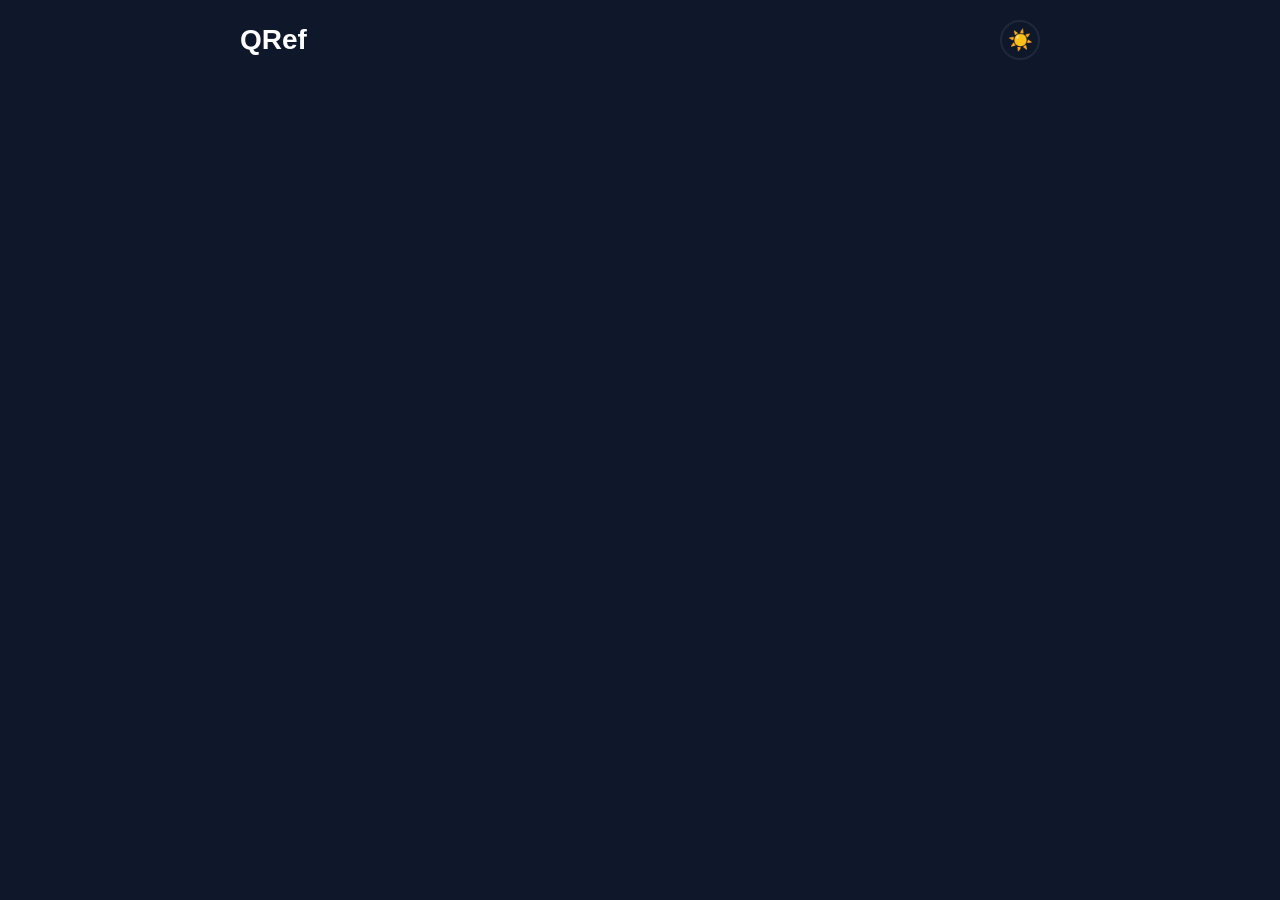
==== index.html @ 7761dbea "Added approach summary" ====
<!DOCTYPE html>
<html lang="en">
<head>
<meta charset="UTF-8" />
<meta name="viewport" content="width=device-width, initial-scale=1.0, maximum-scale=1.0, user-scalable=no" />
<title>QRef</title>

<link rel="manifest" href="manifest.json">
<link rel="apple-touch-icon" href="icon.png"> 

<link rel="stylesheet" href="style.css">
</head>
<body>

<div id="app">
  <div class="header-container">
  <h1 id="title">QRef</h1>
  <button id="theme-toggle" class="theme-btn">☀️</button>
  </div
---- style.css ----
:root {
  /* --- DEFAULT THEME (Dark / Night Mode) --- */
  --bg-body: #0f172a;       /* Dark Blue/Grey */
  --text-main: #ffffff;     /* White */
  --bg-card: #020617;       /* Almost Black */
  --bg-btn: #1e293b;        /* Dark Grey Button */
  --bg-btn-hover: #334155;  /* Lighter Grey Hover */
  --highlight: #38bdf8;     /* Cyan/Blue Accent */
  --shadow: rgba(0,0,0,0.5);
}

/* --- LIGHT THEME (Day Mode) --- */
.light-mode {
  --bg-body: #f8fafc;       /* Very Light Grey */
  --text-main: #0f172a;     /* Dark Text */
  --bg-card: #ffffff;       /* Pure White Cards */
  --bg-btn: #e2e8f0;        /* Light Grey Button */
  --bg-btn-hover: #cbd5e1;  /* Darker Grey Hover */
  --highlight: #0284c7;     /* Darker Blue Accent */
  --shadow: rgba(0,0,0,0.1);
}

body {
  margin: 0;
  font-family: -apple-system, BlinkMacSystemFont, sans-serif;
  background: var(--bg-body);
  color: var(--text-main);
  transition: background 0.3s, color 0.3s;
}

#app {
  padding: 20px;
  max-width: 800px;
  margin: 0 auto;
}

/* Header Area */
.header-container {
  display: flex;
  justify-content: space-between;
  align-items: center;
  margin-bottom: 20px;
}

#title {
  margin: 0;
  font-size: 28px;
}

.theme-btn {
  background: none;
  border: 2px solid var(--bg-btn);
  border-radius: 50%;
  width: 40px;
  height: 40px;
  font-size: 20px;
  cursor: pointer;
  display: flex;
  align-items: center;
  justify-content: center;
  color: var(--text-main);
  transition: transform 0.2s;
}
.theme-btn:active { transform: scale(0.9); }

/* --- THE GRID LAYOUT --- */
#menu {
  display: grid;
  grid-template-columns: repeat(2, 1fr); /* 2 Columns */
  gap: 15px;
  align-items: start;
}

/* --- THE BUTTONS --- */
.grid-btn {
  background: var(--bg-btn);
  border-radius: 12px;
  padding: 20px;
  text-align: center;
  font-size: 18px;
  font-weight: bold;
  cursor: pointer;
  user-select: none;
  box-shadow: 0 4px 6px var(--shadow);
  transition: transform 0.2s, background 0.2s;
  display: flex;
  justify-content: center;
  align-items: center;
  min-height: 80px; /* Ensures buttons are nice and square-ish */
}

.grid-btn:hover { background: var(--bg-btn-hover); }
.grid-btn:active { transform: scale(0.98); }

.grid-btn.active {
  background: var(--highlight);
  color: white;
  box-shadow: inset 0 2px 4px rgba(0,0,0,0.2);
}

/* --- THE DRAWER (Updated) --- */
.drawer {
  grid-column: 1 / -1; 
  background: var(--bg-card);
  overflow: hidden;
  /* START CLOSED */
  max-height: 0;
  opacity: 0;
  padding: 0 20px; /* Zero vertical padding when closed */
  margin: 0;       /* Zero margin when closed */
  
  border-radius: 12px;
  box-shadow: inset 0 0 20px rgba(0,0,0,0.2);
  transition: all 0.3s ease-out; /* Animate everything */
}

.drawer.open {
  /* OPEN STATE */
  max-height: 3000px; /* Big enough for any content */
  opacity: 1;
  padding: 20px; /* Restore padding */
  margin-top: 10px;
  margin-bottom: 20px;
  border: 1px solid var(--highlight);
}
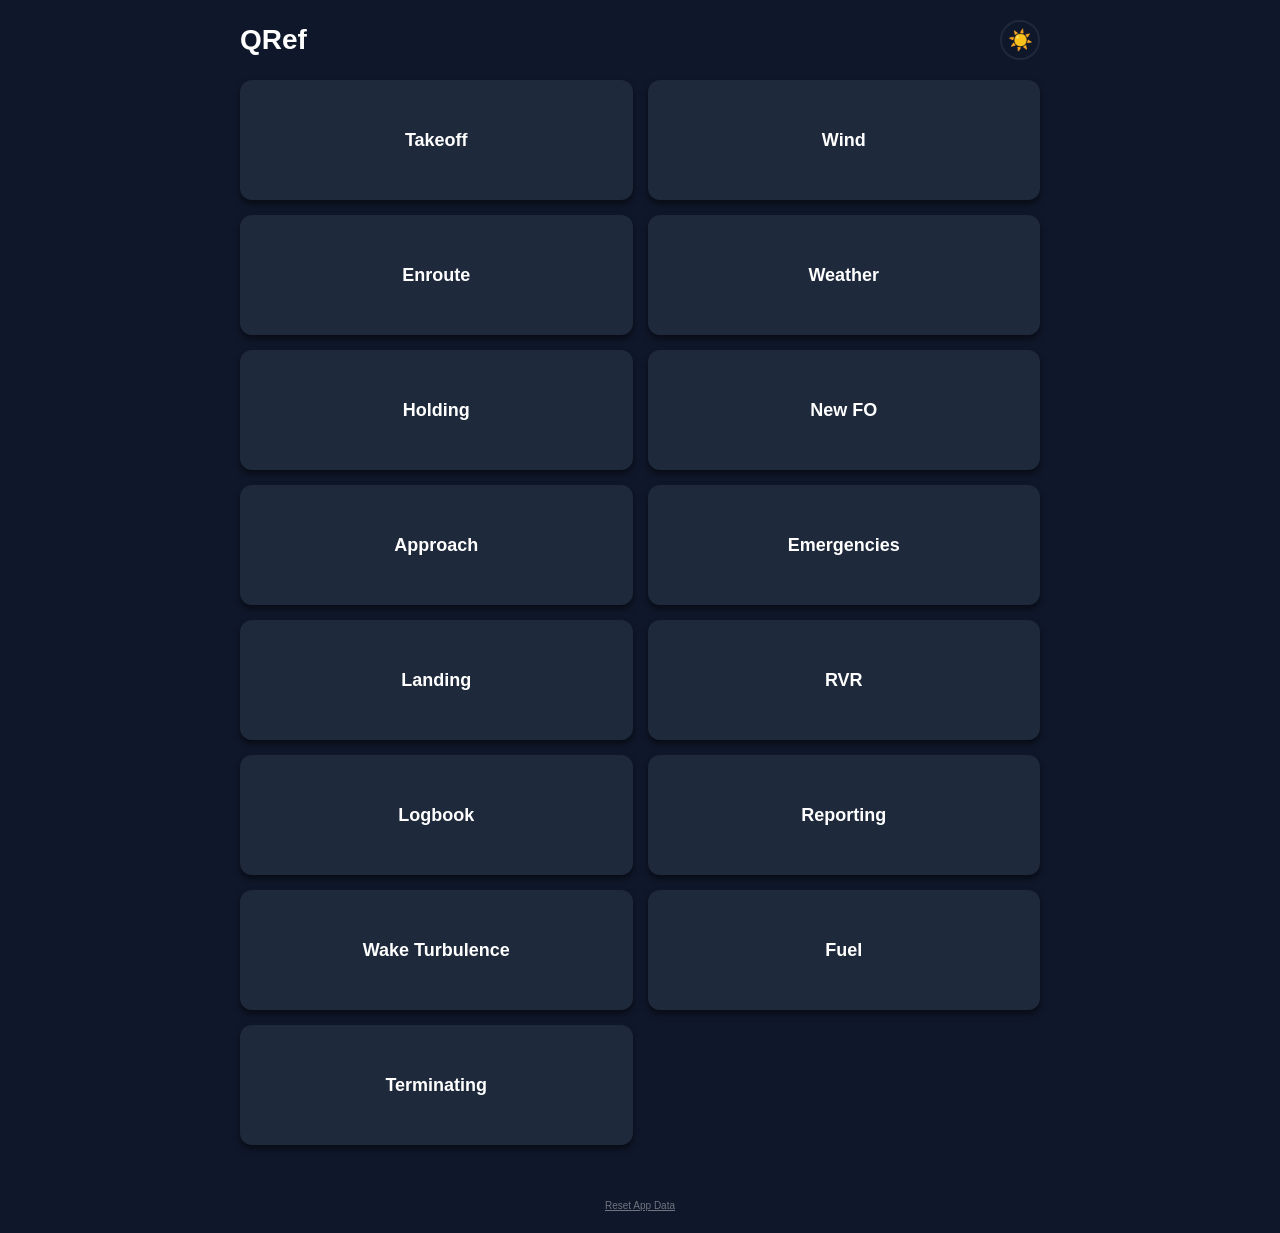
==== commit 12391405: "added approach sum" ====
--- a/index.html
+++ b/index.html
@@ -16,4 +16,19 @@
   <div class="header-container">
   <h1 id="title">QRef</h1>
   <button id="theme-toggle" class="theme-btn">☀️</button>
-  </div+  </div>
+
+  <div id="menu"></div>
+
+  <div id="content"></div>
+  
+  <div style="margin-top: 50px; text-align: center; opacity: 0.4;">
+    <span id="reset-btn" style="font-size: 10px; color: white; cursor: pointer; text-decoration: underline;">
+      Reset App Data
+    </span>
+  </div>
+</div>
+
+<script src="app.js"></script>
+</body>
+</html>
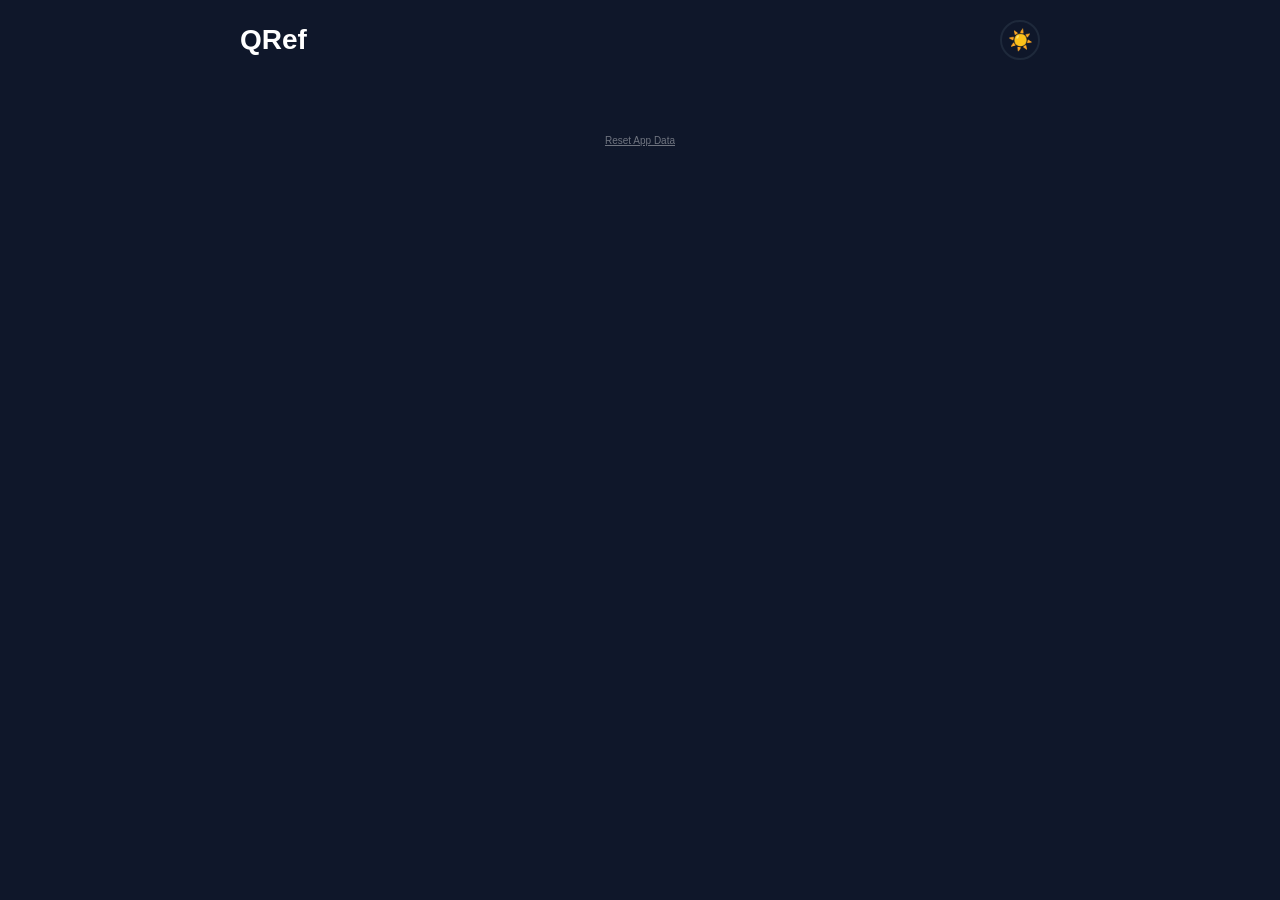
==== commit 30a7da55: "restart" ====
--- a/index.html
+++ b/index.html
@@ -2,7 +2,7 @@
 <html lang="en">
 <head>
 <meta charset="UTF-8" />
-<meta name="viewport" content="width=device-width, initial-scale=1.0, maximum-scale=1.0, user-scalable=no" />
+<meta name="viewport" content="width=device-width, initial-scale=1.0, maximum-scale=3.0, user-scalable=yes" />
 <title>QRef</title>
 
 <link rel="manifest" href="manifest.json">
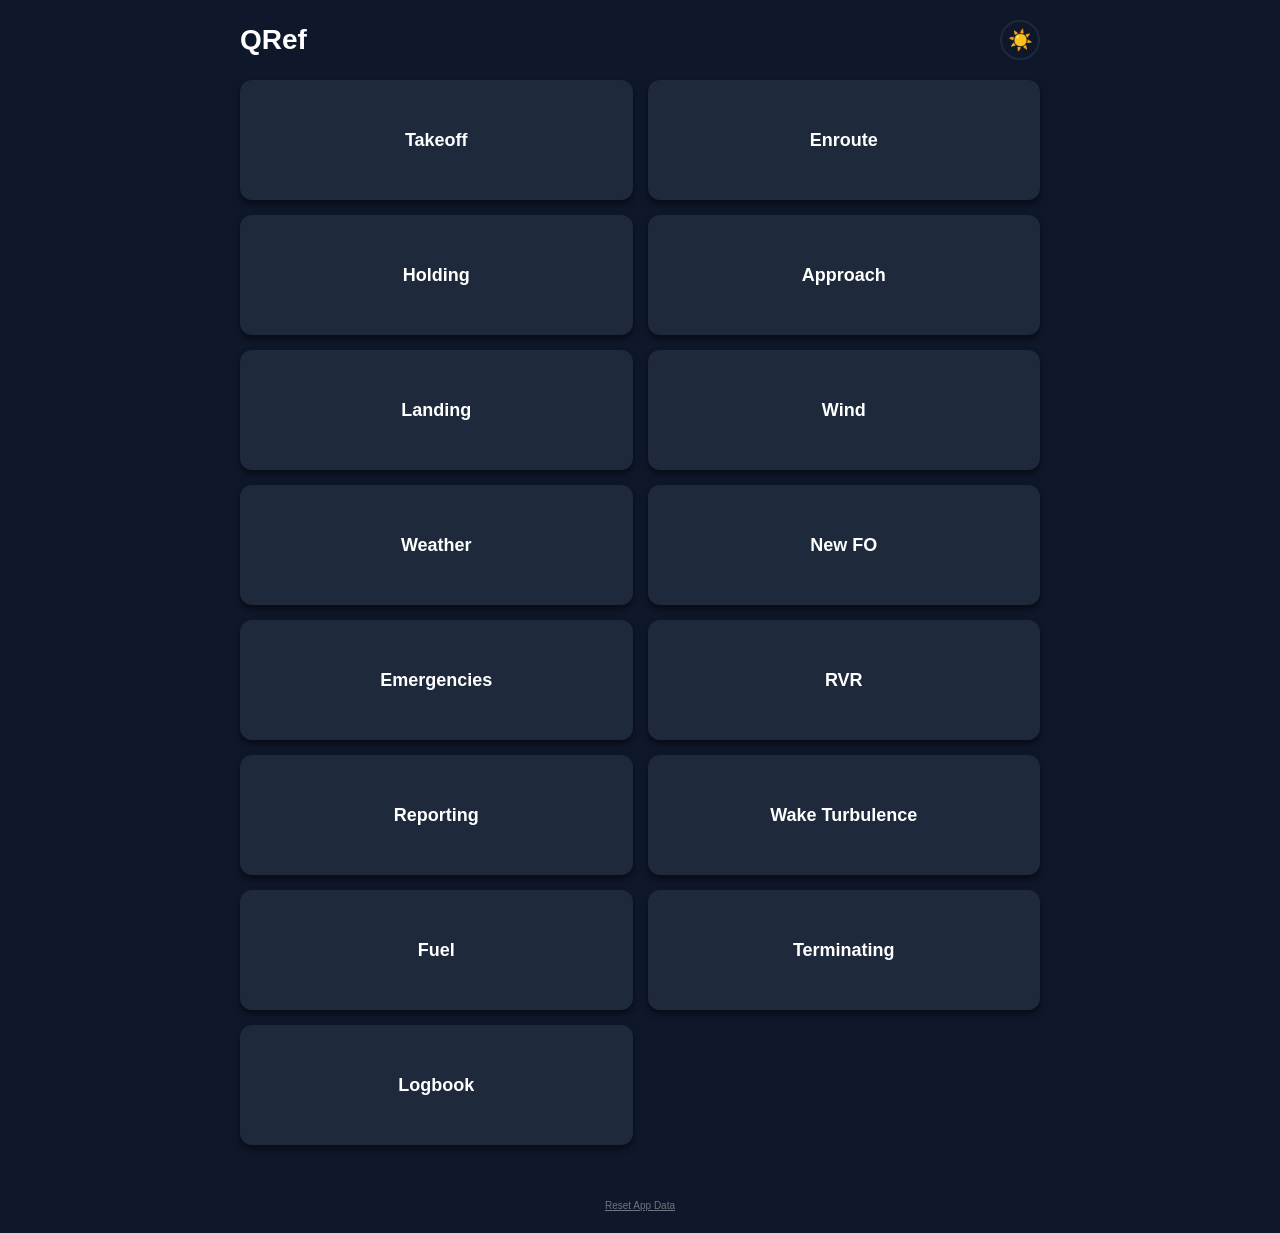
==== commit ce4f8a88: "added to rules" ====
--- a/index.html
+++ b/index.html
@@ -1,14 +1,14 @@
 <!DOCTYPE html>
 <html lang="en">
 <head>
-<meta charset="UTF-8" />
-<meta name="viewport" content="width=device-width, initial-scale=1.0, maximum-scale=3.0, user-scalable=yes" />
-<title>QRef</title>
+  <meta charset="UTF-8" />
+  <meta name="viewport" content="width=device-width, initial-scale=1.0, maximum-scale=3.0, user-scalable=yes" />
+  <title>QRef</title>
 
-<link rel="manifest" href="manifest.json">
-<link rel="apple-touch-icon" href="icon.png"> 
+  <link rel="manifest" href="manifest.json">
+  <link rel="apple-touch-icon" href="icon.png"> 
 
-<link rel="stylesheet" href="style.css">
+  <link rel="stylesheet" href="style.css">
 </head>
 <body>
 
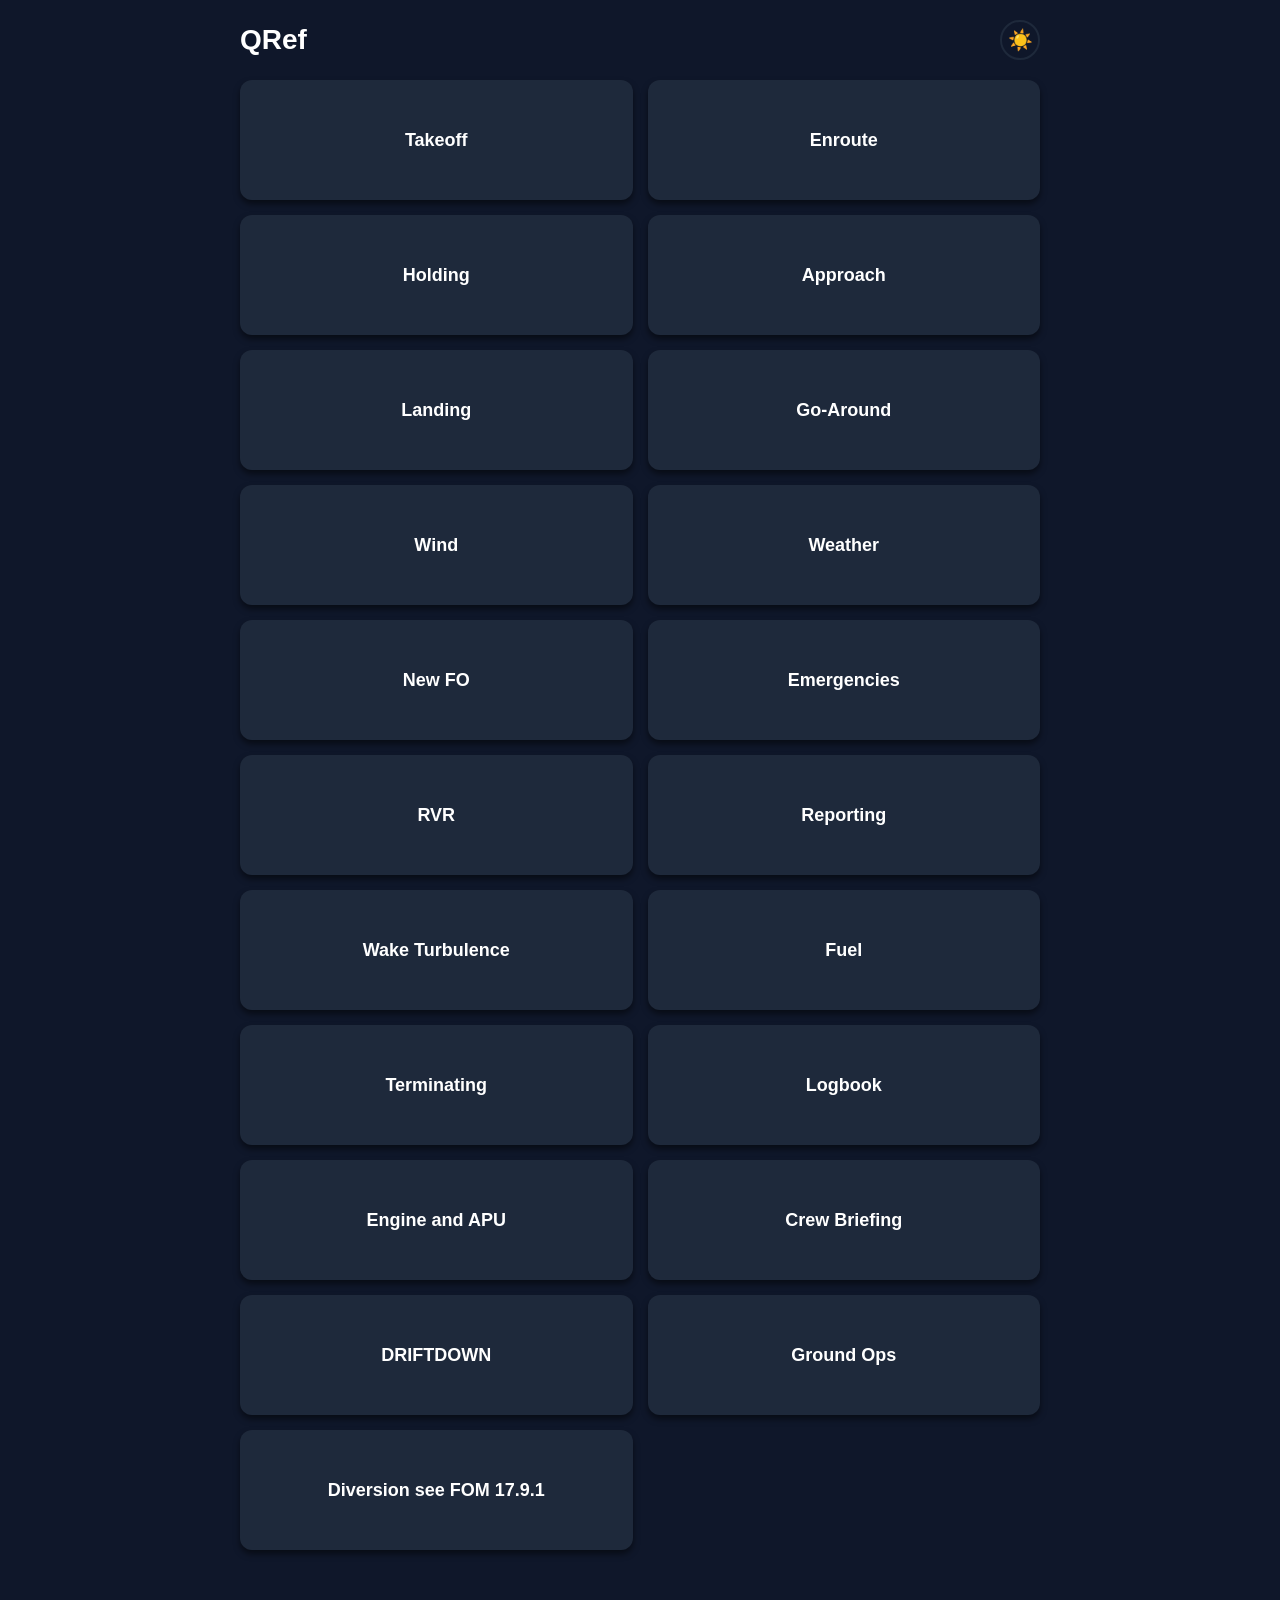
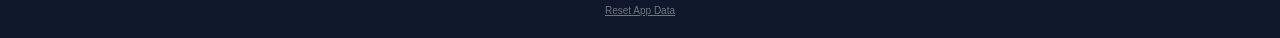
==== commit 92cd9f23: "added refresh button and version control" ====
--- a/index.html
+++ b/index.html
@@ -11,6 +11,9 @@
   <link rel="stylesheet" href="style.css">
 </head>
 <body>
+  <div id="update-toast" class="hidden">
+      New update available! Tap here to refresh.
+  </div>
 
 <div id="app">
   <div class="header-container">
--- a/style.css
+++ b/style.css
@@ -122,4 +122,41 @@
   margin-top: 10px;
   margin-bottom: 20px;
   border: 1px solid var(--highlight);
+}
+
+/* --- UPDATE TOAST BANNER --- */
+#update-toast {
+  position: fixed;
+  bottom: 30px;
+  left: 50%;
+  transform: translateX(-50%);
+  background-color: var(--highlight); /* Uses your existing theme blue */
+  color: #ffffff;
+  padding: 15px 25px;
+  border-radius: 30px;
+  font-weight: bold;
+  font-size: 16px;
+  box-shadow: 0 10px 25px rgba(0, 0, 0, 0.4);
+  cursor: pointer;
+  z-index: 9999;
+  text-align: center;
+  width: max-content;
+  max-width: 90%;
+  
+  /* Smooth slide-up animation */
+  transition: opacity 0.4s ease, transform 0.4s cubic-bezier(0.175, 0.885, 0.32, 1.275);
+}
+
+/* Button press effect */
+#update-toast:active {
+  transform: translateX(-50%) scale(0.95);
+}
+
+/* The hidden state. 
+  Pushes the banner down 20px and fades it out so it slides up when triggered.
+*/
+#update-toast.hidden {
+  opacity: 0;
+  pointer-events: none;
+  transform: translateX(-50%) translateY(20px);
 }
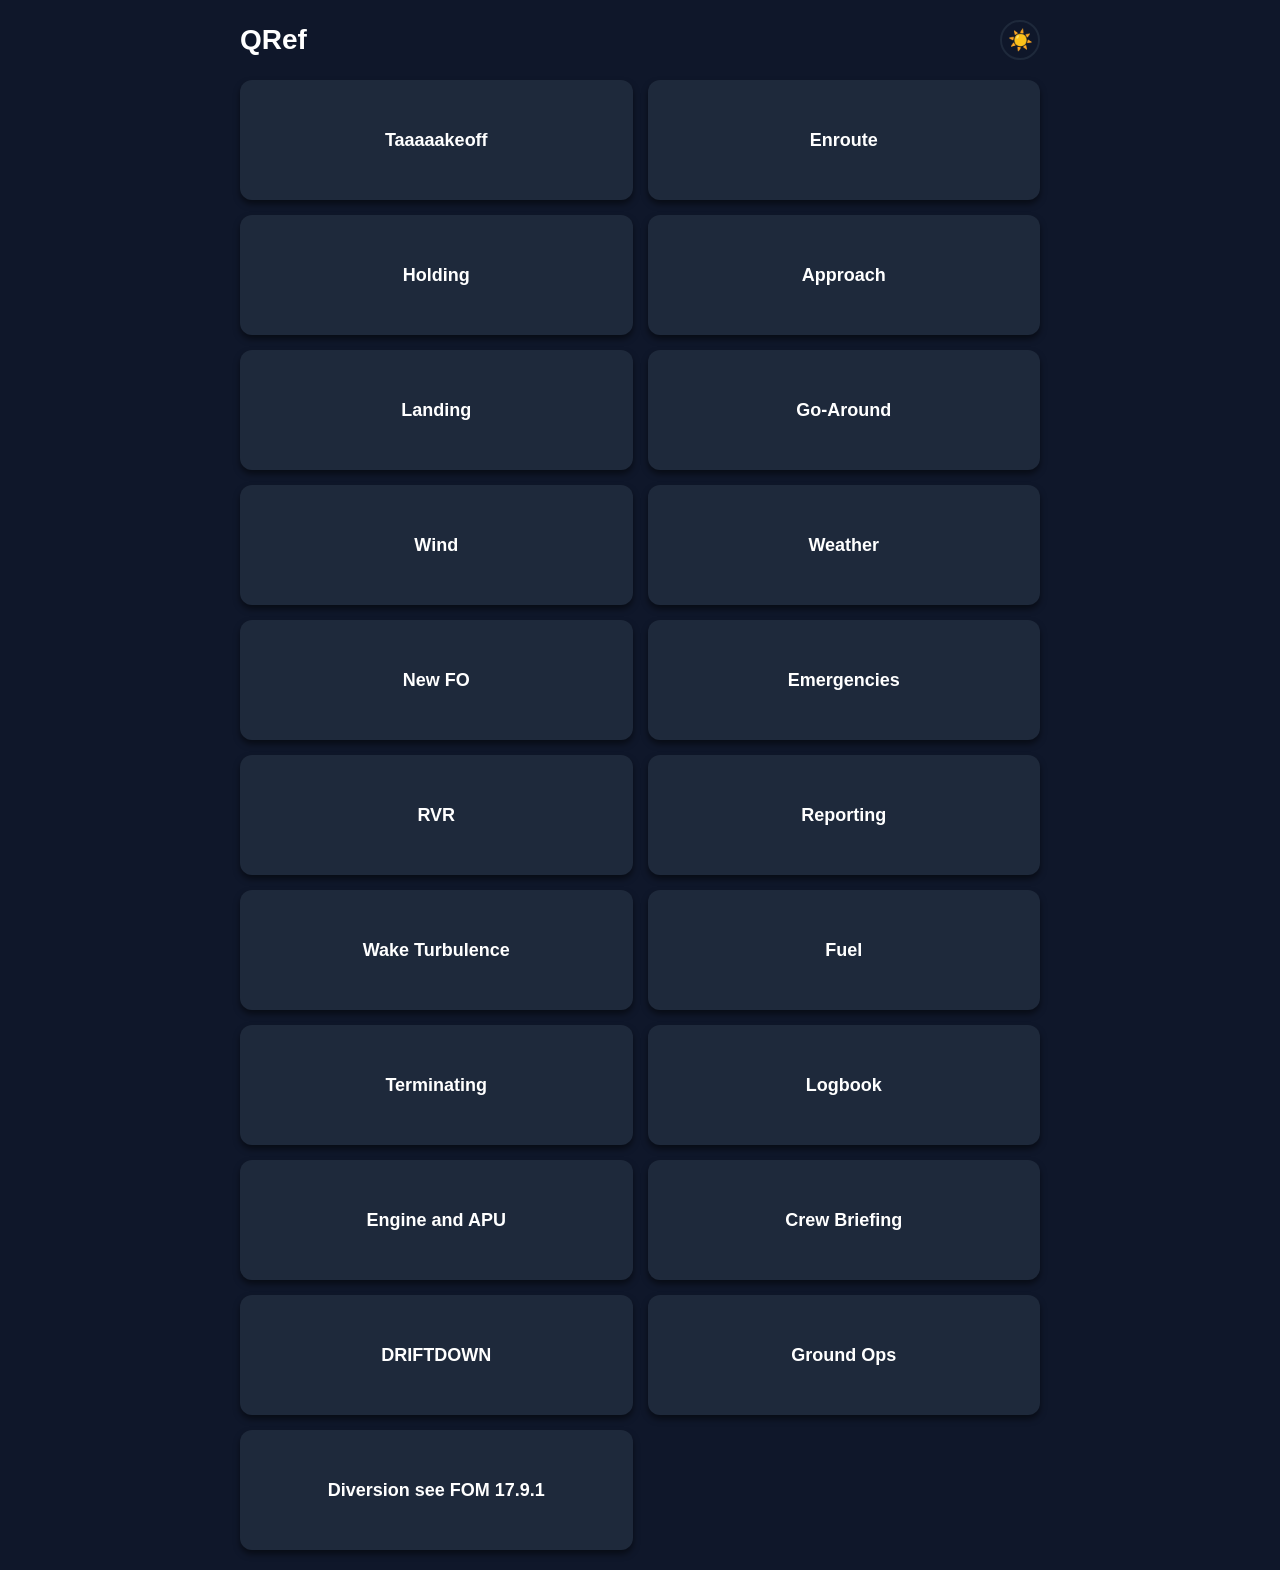
==== commit 94d28e2d: "updated app.js to not auto load on start" ====
--- a/index.html
+++ b/index.html
@@ -24,13 +24,6 @@
   <div id="menu"></div>
 
   <div id="content"></div>
-  
-  <div style="margin-top: 50px; text-align: center; opacity: 0.4;">
-    <span id="reset-btn" style="font-size: 10px; color: white; cursor: pointer; text-decoration: underline;">
-      Reset App Data
-    </span>
-  </div>
-</div>
 
 <script src="app.js"></script>
 </body>
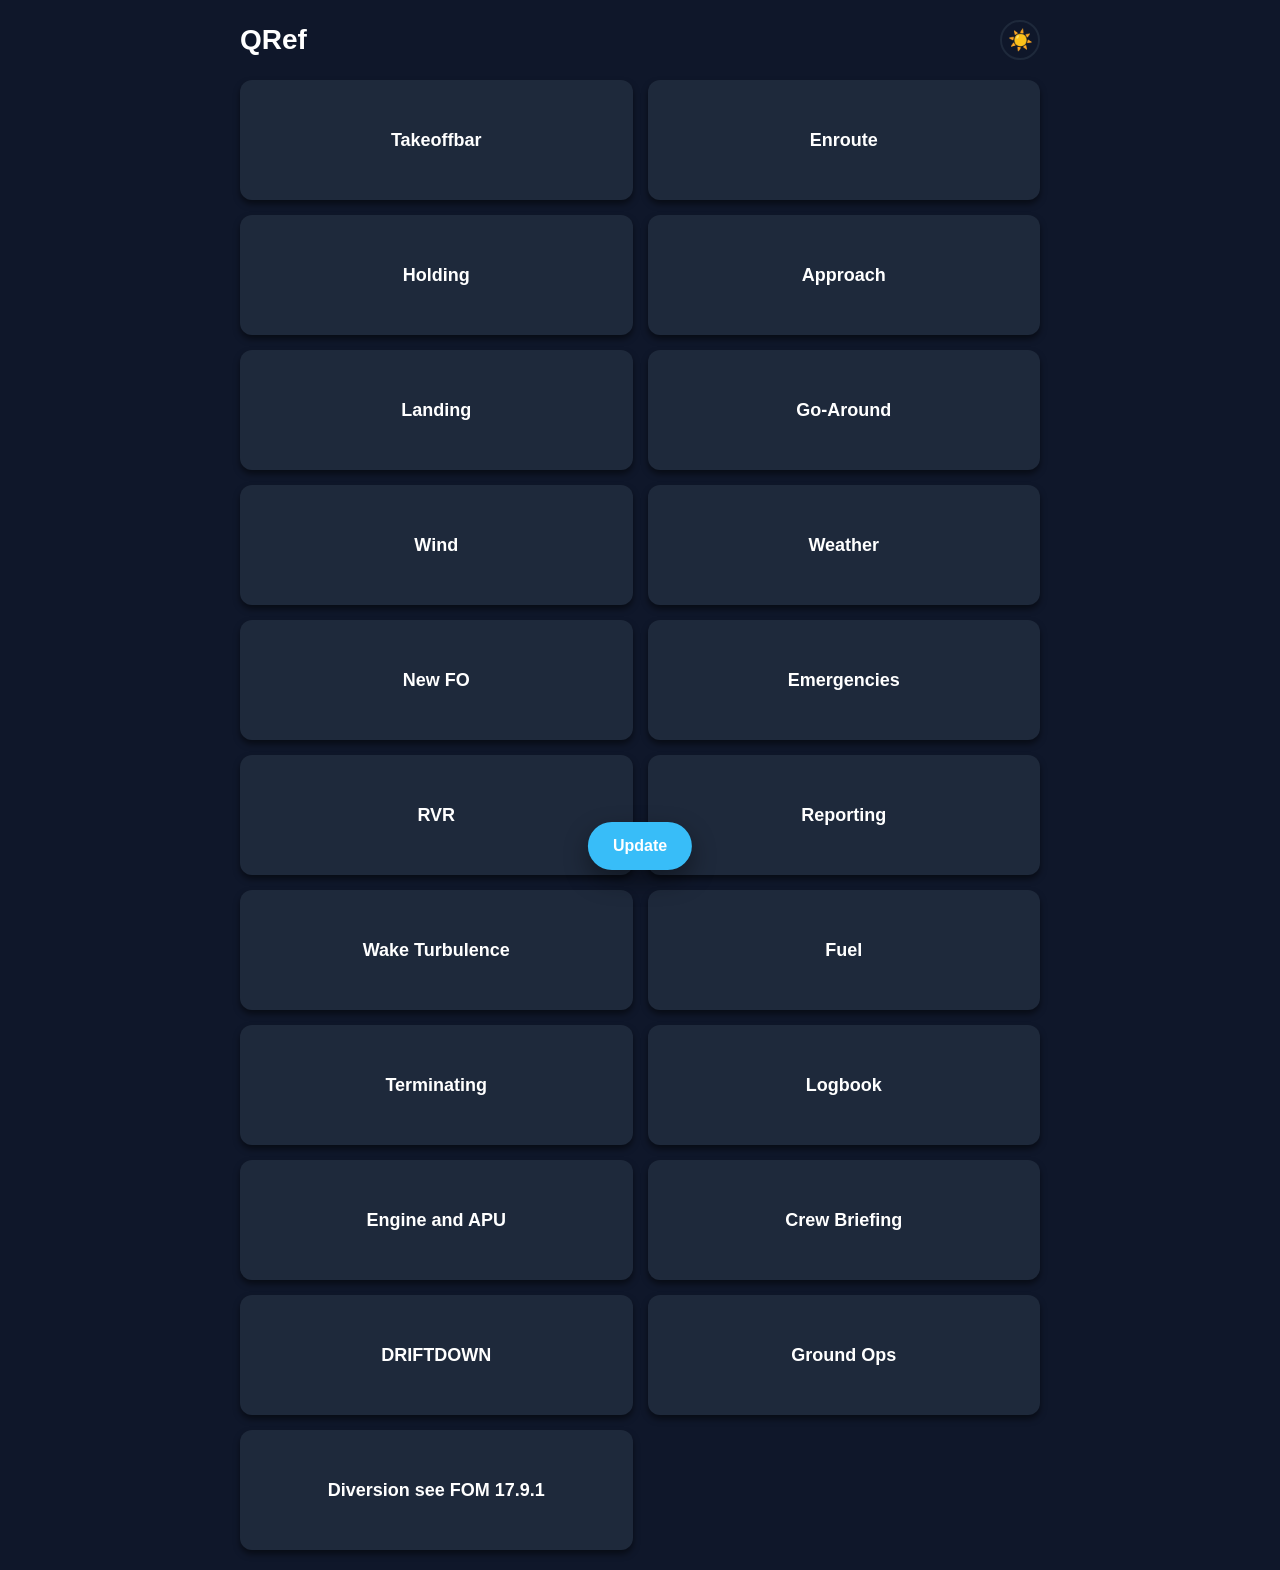
==== commit 97befb25: "completely rewrote app.js, SW.js" ====
--- a/index.html
+++ b/index.html
@@ -11,9 +11,7 @@
   <link rel="stylesheet" href="style.css">
 </head>
 <body>
-  <div id="update-toast" class="hidden">
-      New update available! Tap here to refresh.
-  </div>
+  <div id="update-toast">Update</div>
 
 <div id="app">
   <div class="header-container">
--- a/style.css
+++ b/style.css
@@ -159,4 +159,18 @@
   opacity: 0;
   pointer-events: none;
   transform: translateX(-50%) translateY(20px);
+}
+#update-toast.updating {
+  background-color: #64748b;
+  cursor: wait;
+}
+#update-toast.success {
+  background-color: #16a34a;
+}
+#update-toast.error {
+  background-color: #dc2626;
+  max-width: 90%;
+  white-space: normal;
+  line-height: 1.4;
+  padding: 12px 20px;
 }
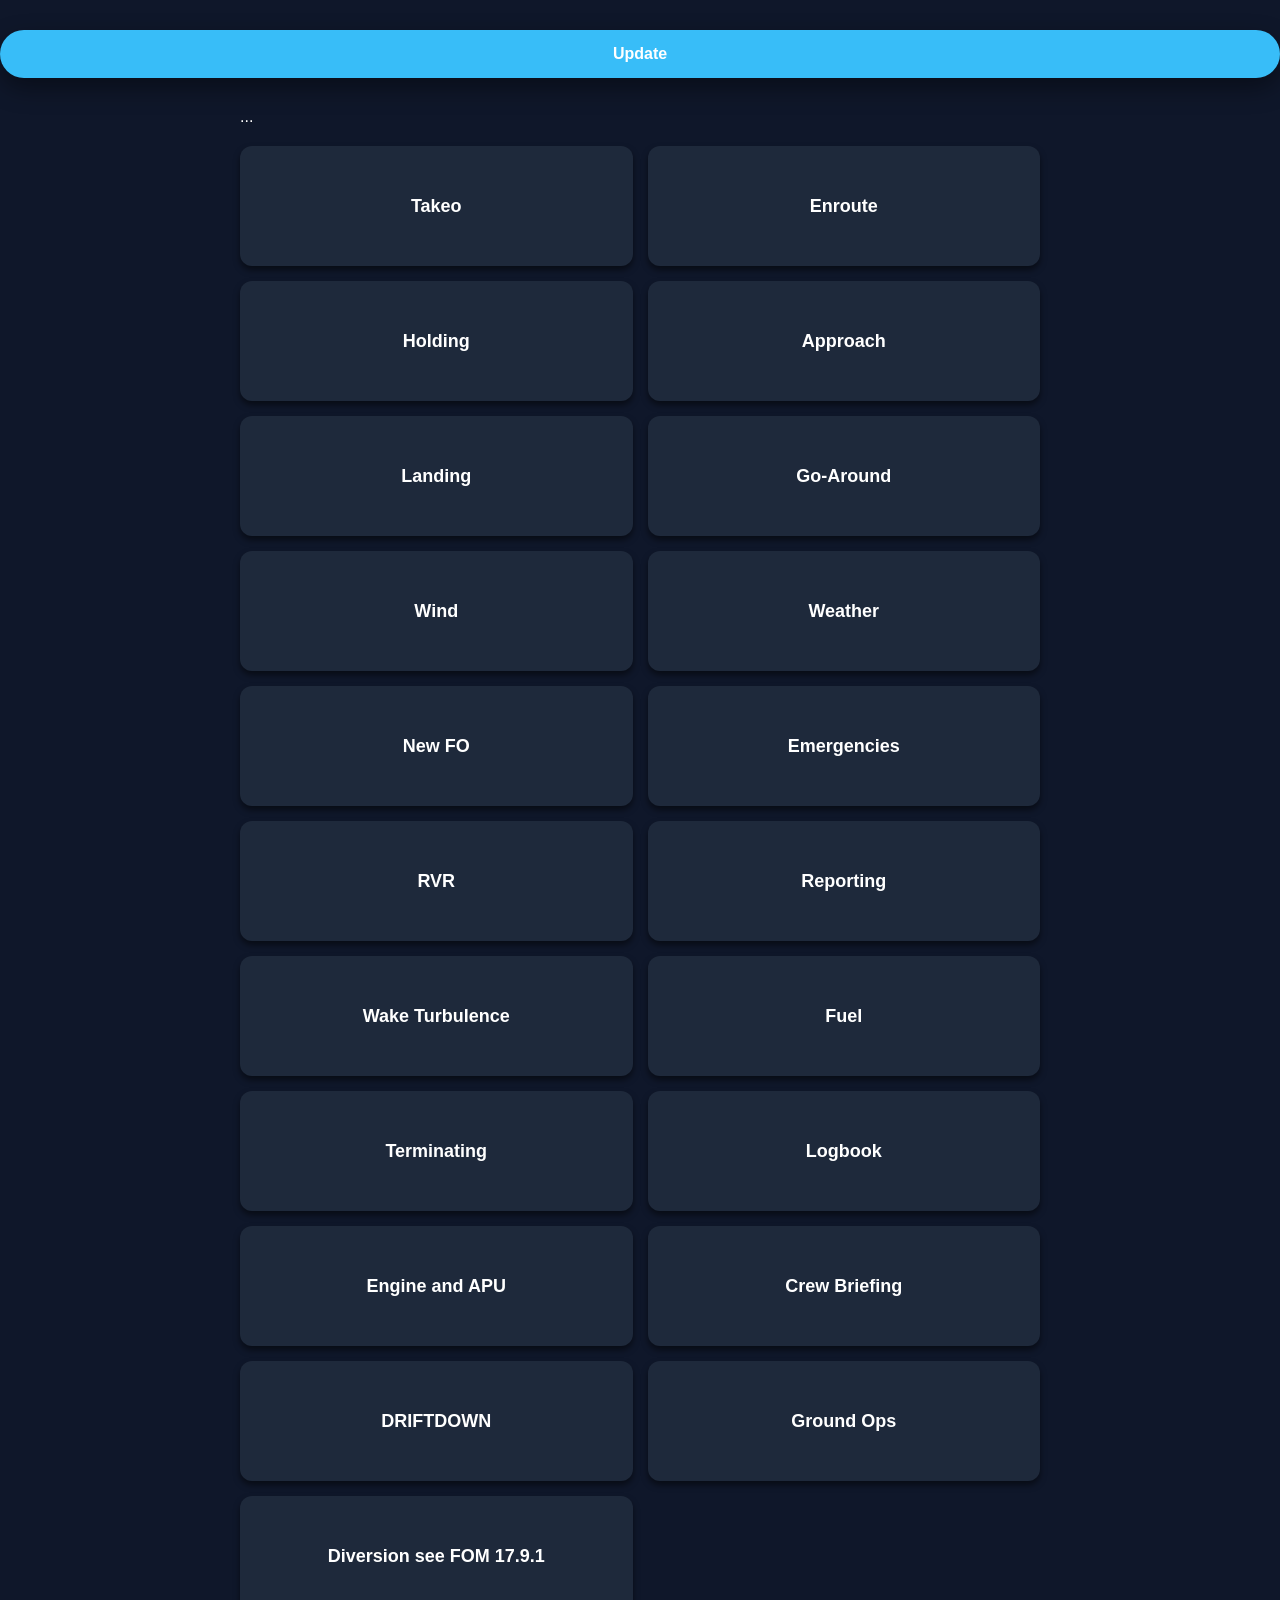
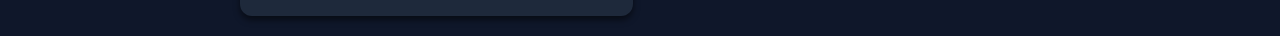
==== commit 5d0b047f: "update index.html" ====
--- a/index.html
+++ b/index.html
@@ -14,14 +14,13 @@
   <div id="update-toast">Update</div>
 
 <div id="app">
-  <div class="header-container">
-  <h1 id="title">QRef</h1>
-  <button id="theme-toggle" class="theme-btn">☀️</button>
+  <div class="header-container"> ... </div>
+  <div id="menu"></div>
+  <div id="content"></div>
+  <div id="update-toast" class="hidden">
+    New update available! Tap here to refresh.
   </div>
-
-  <div id="menu"></div>
-
-  <div id="content"></div>
+</div>
 
 <script src="app.js"></script>
 </body>
--- a/style.css
+++ b/style.css
@@ -126,40 +126,33 @@
 
 /* --- UPDATE TOAST BANNER --- */
 #update-toast {
-  position: fixed;
-  bottom: 30px;
-  left: 50%;
-  transform: translateX(-50%);
-  background-color: var(--highlight); /* Uses your existing theme blue */
+  display: block;
+  width: auto;
+  margin: 30px auto 10px auto;
+  padding: 15px 25px;
+  background-color: var(--highlight);
   color: #ffffff;
-  padding: 15px 25px;
   border-radius: 30px;
   font-weight: bold;
   font-size: 16px;
   box-shadow: 0 10px 25px rgba(0, 0, 0, 0.4);
   cursor: pointer;
-  z-index: 9999;
   text-align: center;
-  width: max-content;
-  max-width: 90%;
-  
-  /* Smooth slide-up animation */
   transition: opacity 0.4s ease, transform 0.4s cubic-bezier(0.175, 0.885, 0.32, 1.275);
 }
 
 /* Button press effect */
 #update-toast:active {
-  transform: translateX(-50%) scale(0.95);
+  transform: scale(0.95);
 }
 
 /* The hidden state. 
   Pushes the banner down 20px and fades it out so it slides up when triggered.
 */
 #update-toast.hidden {
-  opacity: 0;
-  pointer-events: none;
-  transform: translateX(-50%) translateY(20px);
+  display: none;
 }
+
 #update-toast.updating {
   background-color: #64748b;
   cursor: wait;
